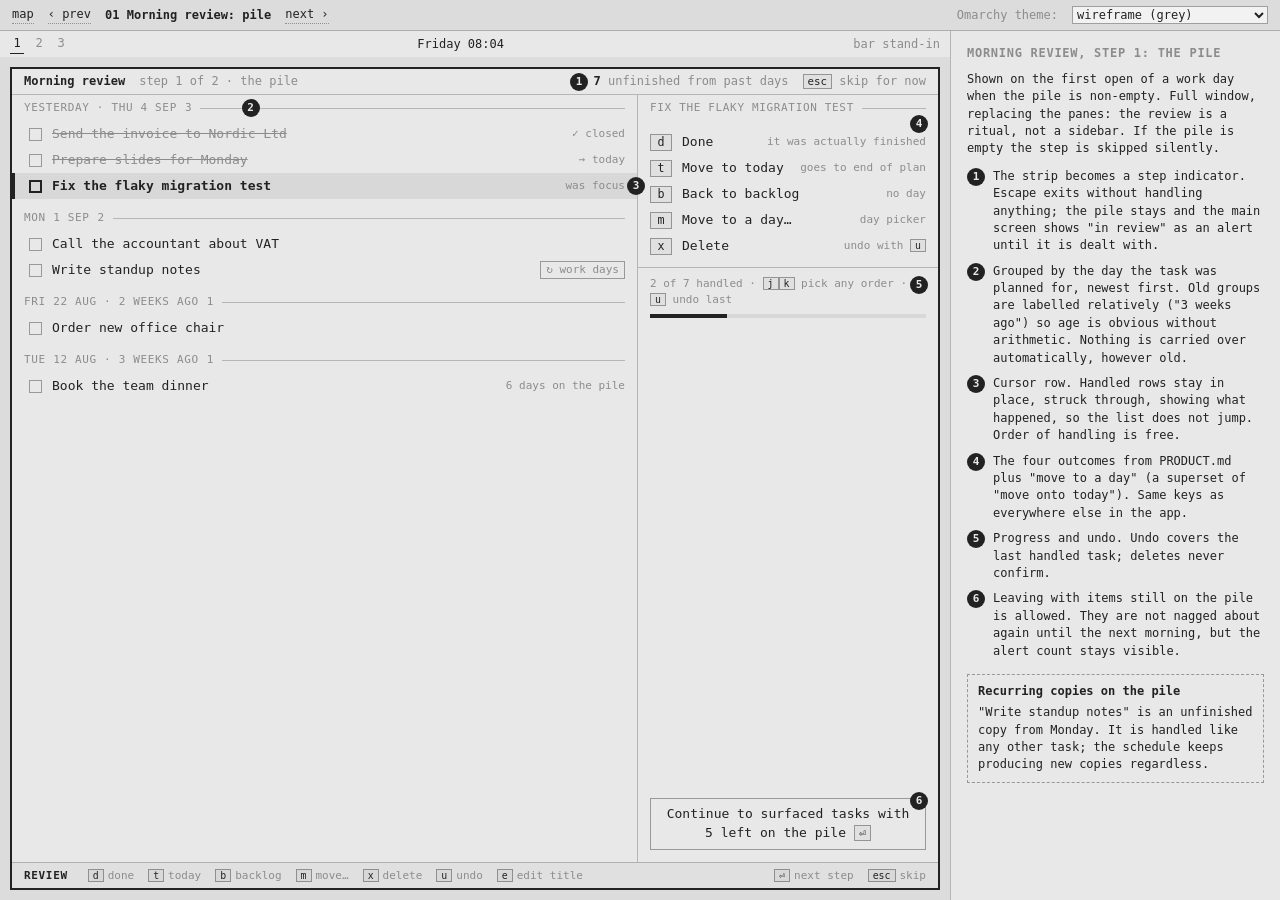
==== wireframes/01-review.html @ 9b802c95 "Add DESIGN.md and structural wireframes Design principles for the Omarchy task manager and grey wire" ====
<!doctype html>
<html><head><meta charset="utf-8"><title>01 Morning review: pile</title>
<link rel="stylesheet" href="wf.css"><script src="themes.js"></script><script src="wf.js" defer></script></head>
<body>
<div class="stage">
<div class="desktop">
  <div class="bar"><span class="ws"><span class="on">1</span><span>2</span><span>3</span></span><span class="mid">Friday 08:04</span><span>bar stand-in</span></div>
  <div class="tiles">
    <main class="app">
      <div class="strip">
        <span class="date">Morning review</span><span class="nav">step 1 of 2 · the pile</span>
        <span class="spacer"></span>
        <span class="ind"><b>7</b> unfinished from past days</span>
        <span class="ind"><kbd>esc</kbd> skip for now</span>
        <i class="callout" style="right:350px;top:4px">1</i>
      </div>
      <div class="review">
        <div class="list">
          <div class="body">
            <div class="group">Yesterday · Thu 4 Sep <span class="n">3</span><i class="callout" style="left:230px;top:4px">2</i></div>
            <div class="row handled"><i class="chk"></i><span class="t">Send the invoice to Nordic Ltd</span><span class="result">✓ closed</span></div>
            <div class="row handled"><i class="chk"></i><span class="t">Prepare slides for Monday</span><span class="result">→ today</span></div>
            <div class="row cursor focus-item"><i class="chk"></i><span class="t">Fix the flaky migration test</span><span class="meta">was focus</span><i class="callout" style="right:-8px;top:4px">3</i></div>
            <div class="group">Mon 1 Sep <span class="n">2</span></div>
            <div class="row"><i class="chk"></i><span class="t">Call the accountant about VAT</span></div>
            <div class="row"><i class="chk"></i><span class="t">Write standup notes</span><span class="meta"><span class="chip rep">↻ work days</span></span></div>
            <div class="group">Fri 22 Aug · 2 weeks ago <span class="n">1</span></div>
            <div class="row"><i class="chk"></i><span class="t">Order new office chair</span></div>
            <div class="group">Tue 12 Aug · 3 weeks ago <span class="n">1</span></div>
            <div class="row"><i class="chk"></i><span class="t">Book the team dinner</span><span class="meta">6 days on the pile</span></div>
          </div>
        </div>
        <div class="side">
          <header class="group" style="margin-top:0">Fix the flaky migration test</header>
          <div class="actions">
            <div class="item"><kbd>d</kbd><span>Done</span><span class="d">it was actually finished</span></div>
            <div class="item"><kbd>t</kbd><span>Move to today</span><span class="d">goes to end of plan</span></div>
            <div class="item"><kbd>b</kbd><span>Back to backlog</span><span class="d">no day</span></div>
            <div class="item"><kbd>m</kbd><span>Move to a day…</span><span class="d">day picker</span></div>
            <div class="item"><kbd>x</kbd><span>Delete</span><span class="d">undo with <kbd>u</kbd></span></div>
            <i class="callout" style="right:10px;top:-6px">4</i>
          </div>
          <div class="progress">2 of 7 handled · <kbd>j</kbd><kbd>k</kbd> pick any order · <kbd>u</kbd> undo last<div class="track"><div class="fill" style="width:28%"></div></div><i class="callout" style="right:10px;top:8px">5</i></div>
          <div class="spacer" style="flex:1"></div>
          <div class="bigbtn">Continue to surfaced tasks with 5 left on the pile <kbd>⏎</kbd></div>
          <i class="callout" style="right:10px;bottom:52px">6</i>
        </div>
      </div>
      <div class="hints">
        <span class="ctx">Review</span>
        <span><kbd>d</kbd>done</span><span><kbd>t</kbd>today</span><span><kbd>b</kbd>backlog</span><span><kbd>m</kbd>move…</span><span><kbd>x</kbd>delete</span><span><kbd>u</kbd>undo</span><span><kbd>e</kbd>edit title</span>
        <span class="spacer"></span><span><kbd>⏎</kbd>next step</span><span><kbd>esc</kbd>skip</span>
      </div>
    </main>
  </div>
</div>
<aside class="notes">
  <h2>Morning review, step 1: the pile</h2>
  <p>Shown on the first open of a work day when the pile is non-empty. Full window, replacing the panes: the review is a ritual, not a sidebar. If the pile is empty the step is skipped silently.</p>
  <ol>
    <li>The strip becomes a step indicator. Escape exits without handling anything; the pile stays and the main screen shows "in review" as an alert until it is dealt with.</li>
    <li>Grouped by the day the task was planned for, newest first. Old groups are labelled relatively ("3 weeks ago") so age is obvious without arithmetic. Nothing is carried over automatically, however old.</li>
    <li>Cursor row. Handled rows stay in place, struck through, showing what happened, so the list does not jump. Order of handling is free.</li>
    <li>The four outcomes from PRODUCT.md plus "move to a day" (a superset of "move onto today"). Same keys as everywhere else in the app.</li>
    <li>Progress and undo. Undo covers the last handled task; deletes never confirm.</li>
    <li>Leaving with items still on the pile is allowed. They are not nagged about again until the next morning, but the alert count stays visible.</li>
  </ol>
  <div class="flow"><b>Recurring copies on the pile</b>"Write standup notes" is an unfinished copy from Monday. It is handled like any other task; the schedule keeps producing new copies regardless.</div>
</aside>
</div>
</body></html>
---- wireframes/wf.css ----
/* Wireframe stylesheet. Structural only: grey boxes by default.
   Tokens are named after Omarchy's colors.toml keys so wf.js can swap a real
   theme in with ?theme=<name>. Nothing below hardcodes a colour outside :root. */

:root {
  /* Omarchy tokens, wireframe greys. All semantic colours collapse to the
     foreground so hierarchy must come from glyphs, weight and placement. */
  --background: #e8e8e8;
  --lighter_background: #f2f2f2;
  --dark_background: #dcdcdc;
  --foreground: #222;
  --bright_foreground: #000;
  --muted: #8c8c8c;
  --accent: #222;
  --selection: #cfcfcf;
  --red: #222; --yellow: #222; --green: #222; --blue: #222; --cyan: #222; --magenta: #222; --orange: #222;

  /* Derived (Omarchy shell.toml conventions: fills as fg alpha) */
  --fill-04: color-mix(in srgb, var(--foreground) 4%, transparent);
  --fill-08: color-mix(in srgb, var(--foreground) 8%, transparent);
  --fill-18: color-mix(in srgb, var(--foreground) 18%, transparent);
  --line-25: color-mix(in srgb, var(--foreground) 25%, transparent);
  --line-40: color-mix(in srgb, var(--foreground) 40%, transparent);
  --scrim: color-mix(in srgb, var(--background) 60%, transparent);

  --font: "JetBrainsMono Nerd Font", "CaskaydiaMono Nerd Font", "JetBrains Mono", ui-monospace, monospace;
  --base: 13px;
  --row: 26px;
  --gap-in: 5px;   /* hyprland gaps_in */
  --gap-out: 10px; /* hyprland gaps_out */
  --border: 2px;   /* hyprland border_size, active = accent */
}

* { box-sizing: border-box; }
html, body { margin: 0; height: 100%; }
body {
  font: var(--base)/1.45 var(--font);
  color: var(--foreground);
  background: var(--dark_background);
  display: flex; flex-direction: column; min-height: 100vh;
}
kbd {
  font: inherit; font-size: 0.9em; padding: 0 4px; border: 1px solid var(--line-40);
  color: var(--foreground); background: var(--fill-04); line-height: 1.3; white-space: nowrap;
}
b { font-weight: 700; }

/* ---------- Wireframe chrome (not part of the product) ---------- */
.wf-nav {
  display: flex; align-items: center; gap: 14px; padding: 6px 12px;
  background: var(--dark_background); border-bottom: 1px solid var(--line-25);
  font-size: 12px; color: var(--muted);
}
.wf-nav a { color: var(--foreground); text-decoration: none; border-bottom: 1px dotted var(--line-40); }
.wf-nav .spacer { flex: 1; }
.wf-nav select { font: inherit; background: var(--lighter_background); color: var(--foreground); border: 1px solid var(--line-40); }
.wf-nav .screen { color: var(--foreground); font-weight: 700; }

.stage { display: flex; flex: 1; min-height: 0; }
.desktop {
  flex: 1; min-width: 0; padding: 0; background: var(--dark_background);
  display: flex; flex-direction: column;
}
/* Annotation column */
.notes {
  width: 330px; flex: none; padding: 14px 16px; border-left: 1px solid var(--line-25);
  background: var(--background); font-size: 12px; overflow: auto;
}
.notes h2 { font-size: 12px; margin: 0 0 8px; text-transform: uppercase; letter-spacing: .06em; color: var(--muted); }
.notes ol { padding-left: 0; margin: 0 0 14px; list-style: none; }
.notes li { position: relative; padding-left: 26px; margin: 0 0 8px; }
.notes li::before { content: counter(note); counter-increment: note; position: absolute; left: 0; top: 0; width: 18px; height: 18px; border-radius: 50%; background: var(--foreground); color: var(--background); font-size: 11px; font-weight: 700; display: inline-flex; align-items: center; justify-content: center; }
.notes ol { counter-reset: note; }
.notes p { margin: 0 0 10px; }
.notes .flow { border: 1px dashed var(--line-40); padding: 8px 10px; margin: 0 0 14px; }
.notes .flow b { display: block; margin-bottom: 4px; }
.callout {
  position: absolute; z-index: 5; width: 18px; height: 18px; border-radius: 50%;
  background: var(--foreground); color: var(--background); font-size: 11px; font-weight: 700; font-style: normal;
  display: inline-flex; align-items: center; justify-content: center; pointer-events: none;
}

/* ---------- Omarchy desktop stand-in ---------- */
.bar {
  height: 26px; flex: none; display: flex; align-items: center; gap: 18px; padding: 0 10px;
  background: var(--background); color: var(--muted); font-size: 12px;
}
.bar .ws { display: flex; gap: 8px; }
.bar .ws span { width: 14px; text-align: center; }
.bar .ws .on { color: var(--foreground); border-bottom: 1px solid var(--foreground); }
.bar .mid { flex: 1; text-align: center; color: var(--foreground); }
.tiles { flex: 1; min-height: 0; display: flex; gap: calc(var(--gap-in) * 2); padding: var(--gap-out); }
.tile {
  flex: 1; min-width: 0; border: var(--border) solid var(--line-25); background: var(--background);
  display: flex; align-items: center; justify-content: center; color: var(--muted);
}
.tile.other { background: repeating-linear-gradient(135deg, var(--background) 0 12px, var(--fill-04) 12px 24px); }

/* ---------- The app window ---------- */
.app {
  flex: 1; min-width: 0; min-height: 0; position: relative;
  display: flex; flex-direction: column;
  background: var(--background); color: var(--foreground);
  border: var(--border) solid var(--accent);
}
.app.inactive { border-color: var(--line-25); }
.app.w-narrow { flex: 0 0 48%; }

/* Top strip: date navigation + indicators */
.strip {
  position: relative; flex: none; height: var(--row); display: flex; align-items: center; gap: 14px;
  padding: 0 12px; border-bottom: 1px solid var(--line-25); font-size: 12px;
}
.strip .date { font-weight: 700; }
.strip .nav { color: var(--muted); }
.strip .spacer { flex: 1; }
.strip .ind { color: var(--muted); }
.strip .ind b { color: var(--foreground); }
.strip .ind.alert b { color: var(--red); }
.strip .ind.alert::before { content: "●"; color: var(--red); margin-right: 5px; font-size: 9px; vertical-align: 1px; }

/* Panes */
.panes { flex: 1; min-height: 0; display: flex; }
.pane { flex: 1; min-width: 0; display: flex; flex-direction: column; border-right: 1px solid var(--line-25); }
.pane:last-child { border-right: 0; }
.pane header {
  position: relative; flex: none; height: var(--row); display: flex; align-items: center; gap: 10px; padding: 0 12px;
  background: var(--fill-04); border-bottom: 1px solid var(--line-25);
  text-transform: uppercase; letter-spacing: .06em; font-size: 11px; color: var(--muted);
}
.pane header .title { color: var(--foreground); font-weight: 700; }
.pane.focus header { border-bottom: 2px solid var(--accent); }
.pane.focus header .title { color: var(--accent); }
.pane header .right { margin-left: auto; text-transform: none; letter-spacing: 0; }
.pane .body { flex: 1; overflow: auto; padding: 4px 0 8px; }

.group {
  position: relative; height: var(--row); display: flex; align-items: center; gap: 8px; padding: 0 12px; margin-top: 6px;
  font-size: 11px; text-transform: uppercase; letter-spacing: .06em; color: var(--muted);
}
.group::after { content: ""; flex: 1; border-top: 1px solid var(--line-25); }
.group .n { color: var(--muted); }
.group:first-child { margin-top: 0; }

.row {
  position: relative; min-height: var(--row); display: flex; align-items: center; gap: 10px;
  padding: 0 12px 0 14px; border-left: 3px solid transparent;
}
.row .chk { flex: none; width: 13px; height: 13px; border: 1px solid var(--line-40); display: inline-block; }
.row .t { flex: 1; min-width: 0; white-space: nowrap; overflow: hidden; text-overflow: ellipsis; }
.row .meta { color: var(--muted); font-size: 11px; white-space: nowrap; display: flex; gap: 8px; align-items: center; }
.row.cursor { background: var(--fill-08); border-left-color: var(--accent); }
.row.cursor .t { color: var(--accent); }
.row.done .chk { background: var(--green); border-color: var(--green); }
.row.done .chk::after { content: "✓"; color: var(--background); font-size: 10px; line-height: 12px; display: block; text-align: center; }
.row.done .t { color: var(--muted); text-decoration: line-through; }
.row.focus-item .t { font-weight: 700; }
.row.focus-item .chk { border-width: 2px; border-color: var(--foreground); }
.row.focus-item .chk::before { content: "★"; font-size: 9px; position: absolute; left: 3px; top: 5px; display: none; }
.row.focus-item::before { content: "▮"; color: var(--accent); font-size: 12px; position: absolute; left: -3px; top: 50%; transform: translateY(-50%); display: none; }
.row.waiting .chk { border-style: dashed; }
.row.waiting .t { color: var(--muted); }
.row.handled .t { color: var(--muted); text-decoration: line-through; }
.row.lifted { outline: 1px dashed var(--accent); outline-offset: -1px; background: var(--fill-04); }
.row.add { color: var(--muted); }
.row.add .plus { flex: none; width: 13px; text-align: center; }
.row.add kbd { margin-left: auto; }
.row.editing { background: var(--fill-04); }
.row .input {
  flex: 1; height: 20px; border: 1px solid var(--line-40); background: var(--lighter_background); padding: 0 6px;
  display: flex; align-items: center; gap: 0;
}
.row .input .caret { width: 1px; height: 14px; background: var(--foreground); margin-left: 1px; }
.row .input .ph { color: var(--muted); }

/* Chips: dates, flags, repeat */
.chip { font-size: 11px; padding: 0 5px; border: 1px solid var(--line-40); color: var(--muted); line-height: 16px; white-space: nowrap; }
.chip.due { border-color: var(--yellow); color: var(--yellow); }
.chip.over { border-color: var(--red); color: var(--red); }
.chip.rem { border-color: var(--blue); color: var(--blue); }
.chip.wait { border-color: var(--magenta); color: var(--magenta); }
.chip.rep { border-color: var(--line-40); }
.chip.ok { border-color: var(--green); color: var(--green); }
.glyph { color: var(--muted); }

/* Hint bar (lazygit-style) */
.hints {
  position: relative; flex: none; min-height: var(--row); display: flex; align-items: center; flex-wrap: wrap; gap: 4px 14px;
  padding: 3px 12px; border-top: 1px solid var(--line-25); font-size: 11px; color: var(--muted);
  background: var(--fill-04);
}
.hints kbd { margin-right: 4px; }
.hints .ctx { color: var(--foreground); font-weight: 700; text-transform: uppercase; letter-spacing: .06em; margin-right: 6px; }
.hints .spacer { flex: 1; }

/* Popups (Omarchy menu card) */
.scrim { position: absolute; inset: 0; background: var(--scrim); z-index: 4; display: flex; align-items: flex-start; justify-content: center; padding-top: 12%; }
.scrim.center { align-items: center; padding-top: 0; }
.card {
  width: 480px; max-width: 92%; background: var(--background); border: var(--border) solid var(--accent);
  box-shadow: none;
}
.card .head { padding: 8px 12px; border-bottom: 1px solid var(--line-25); font-size: 11px; text-transform: uppercase; letter-spacing: .06em; color: var(--muted); display: flex; gap: 10px; }
.card .head b { color: var(--foreground); }
.card .head .right { margin-left: auto; text-transform: none; letter-spacing: 0; }
.card .search { display: flex; align-items: center; gap: 8px; padding: 8px 12px; border-bottom: 1px solid var(--line-25); }
.card .search .input { flex: 1; height: 24px; border: 1px solid var(--line-40); background: var(--lighter_background); padding: 0 6px; display: flex; align-items: center; }
.card .search .input .caret { width: 1px; height: 14px; background: var(--foreground); margin-left: 1px; }
.card .search .input .ph { color: var(--muted); }
.card .list { padding: 4px 0; }
.card .item { min-height: var(--row); display: flex; align-items: center; gap: 10px; padding: 0 12px; border-left: 3px solid transparent; }
.card .item kbd { min-width: 22px; text-align: center; }
.card .item .t { flex: 1; }
.card .item .meta { color: var(--muted); font-size: 11px; }
.card .item.sel { background: var(--fill-08); border-left-color: var(--accent); }
.card .item.sel .t { color: var(--accent); }
.card .foot { padding: 6px 12px; border-top: 1px solid var(--line-25); font-size: 11px; color: var(--muted); display: flex; gap: 14px; }
.card .sect { padding: 6px 12px 2px; font-size: 11px; text-transform: uppercase; letter-spacing: .06em; color: var(--muted); }
.card .body { padding: 10px 12px; }

/* Mini calendar */
.cal { display: grid; grid-template-columns: repeat(7, 28px); gap: 2px; font-size: 11px; margin-top: 8px; }
.cal .h { color: var(--muted); text-align: center; }
.cal .d { height: 24px; display: flex; align-items: center; justify-content: center; border: 1px solid transparent; }
.cal .d.o { color: var(--muted); opacity: .5; }
.cal .d.today { border-color: var(--line-40); }
.cal .d.sel { background: var(--fill-18); border-color: var(--accent); color: var(--accent); font-weight: 700; }
.cal .d.dot::after { content: "·"; position: absolute; margin-top: 14px; }
.cal .d { position: relative; }

/* Review screen */
.review { flex: 1; min-height: 0; display: flex; }
.review .list { flex: 1; min-width: 0; display: flex; flex-direction: column; border-right: 1px solid var(--line-25); }
.review .side { width: 300px; flex: none; display: flex; flex-direction: column; }
.review .row .when { flex: none; width: 96px; color: var(--muted); font-size: 11px; }
.review .row .result { color: var(--muted); font-size: 11px; margin-left: auto; }
.actions { padding: 8px 0; }
.actions .item { display: flex; gap: 10px; align-items: center; min-height: var(--row); padding: 0 12px; }
.actions .item kbd { min-width: 22px; text-align: center; }
.actions .item .d { color: var(--muted); font-size: 11px; margin-left: auto; }
.progress { padding: 8px 12px; border-top: 1px solid var(--line-25); font-size: 11px; color: var(--muted); }
.progress .track { height: 4px; background: var(--fill-08); margin-top: 6px; }
.progress .fill { height: 100%; width: 43%; background: var(--accent); }
.bigbtn { margin: 12px; padding: 6px 12px; border: 1px solid var(--line-40); text-align: center; }
.bigbtn.primary { border-color: var(--accent); color: var(--accent); font-weight: 700; }

/* Scratchpad */
.notes-pane .cards { display: grid; grid-template-columns: repeat(auto-fill, minmax(150px, 1fr)); gap: 10px; padding: 10px 12px; }
.ncard { aspect-ratio: 1 / 1; border: 1px solid var(--line-40); background: var(--lighter_background); padding: 8px; font-size: 11px; position: relative; overflow: hidden; display: flex; flex-direction: column; }
.ncard.cursor { border: 2px solid var(--accent); }
.ncard .txt { flex: none; }
.ncard .draw { flex: 1; margin-top: 6px; background: repeating-linear-gradient(135deg, transparent 0 6px, var(--fill-08) 6px 7px); }
.ncard .x { position: absolute; right: 6px; top: 4px; color: var(--muted); }
.ncard.new { display: flex; align-items: center; justify-content: center; color: var(--muted); border-style: dashed; background: transparent; }
.note-editor { flex: 1; min-height: 0; display: flex; flex-direction: column; }
.note-editor .tools { flex: none; height: var(--row); display: flex; align-items: center; gap: 14px; padding: 0 12px; border-bottom: 1px solid var(--line-25); font-size: 11px; color: var(--muted); }
.note-editor .tools .on { color: var(--accent); font-weight: 700; }
.note-editor .surface { flex: 1; position: relative; background: var(--lighter_background); margin: 8px 12px 12px; border: 1px solid var(--line-40); padding: 12px; }
.note-editor .surface .ink { position: absolute; border: 1px solid var(--line-40); background: repeating-linear-gradient(135deg, transparent 0 6px, var(--fill-08) 6px 7px); }
.note-editor .surface .ink::after { content: "freehand ink"; position: absolute; left: 6px; bottom: 4px; font-size: 10px; color: var(--muted); }

/* Tabs (narrow layout) */
.tabs { flex: none; height: var(--row); display: flex; border-bottom: 1px solid var(--line-25); font-size: 11px; text-transform: uppercase; letter-spacing: .06em; }
.tabs span { padding: 0 14px; display: flex; align-items: center; gap: 6px; color: var(--muted); border-bottom: 2px solid transparent; }
.tabs span.on { color: var(--accent); border-bottom-color: var(--accent); font-weight: 700; }
.tabs span b { color: var(--foreground); }
.tabs .spacer { flex: 1; }

/* Toast (undo) */
.toast { position: absolute; left: 50%; bottom: 40px; transform: translateX(-50%); z-index: 6; background: var(--background); border: 1px solid var(--line-40); padding: 4px 12px; font-size: 12px; display: flex; gap: 12px; align-items: center; }

/* Multi-panel state sheets */
.sheet { display: grid; grid-template-columns: 1fr 1fr; gap: 14px; padding: 14px; overflow: auto; }
.sheet .panel { border: 1px solid var(--line-40); background: var(--background); position: relative; display: flex; flex-direction: column; min-height: 220px; }
.sheet .panel > .lbl { font-size: 11px; text-transform: uppercase; letter-spacing: .06em; color: var(--muted); padding: 6px 10px; border-bottom: 1px dashed var(--line-25); }
.sheet .panel .pane { border-right: 0; }

/* Flow diagrams for index */
.flow-row { display: flex; align-items: stretch; gap: 0; flex-wrap: wrap; margin: 6px 0 18px; }
.step { border: 1px solid var(--line-40); background: var(--lighter_background); padding: 8px 10px; min-width: 130px; max-width: 200px; font-size: 12px; position: relative; }
.step small { display: block; color: var(--muted); font-size: 11px; margin-top: 2px; }
.step.decision { border-style: dashed; background: transparent; }
.step.screen { border-width: 2px; }
.step.end { border-radius: 14px; }
.arrow { display: flex; align-items: center; padding: 0 6px; color: var(--muted); font-size: 12px; white-space: nowrap; }
.arrow small { font-size: 10px; margin-right: 4px; }
.branch { display: flex; flex-direction: column; gap: 6px; }
.branch .flow-row { margin: 0; }
.map { display: grid; grid-template-columns: repeat(4, 1fr); gap: 12px; margin: 10px 0 24px; }
.map .step { max-width: none; }
.map .step a { color: inherit; text-decoration: none; }
.map .step .keys { margin-top: 6px; }
.map .step .keys kbd { margin-right: 4px; }
.doc { padding: 20px 28px; max-width: 1100px; }
.doc h1 { font-size: 16px; margin: 0 0 6px; }
.doc h2 { font-size: 12px; text-transform: uppercase; letter-spacing: .08em; color: var(--muted); margin: 26px 0 8px; }
.doc p { max-width: 80ch; }
.doc table { border-collapse: collapse; font-size: 12px; }
.doc td, .doc th { border: 1px solid var(--line-25); padding: 4px 10px; text-align: left; vertical-align: top; }

/* Positioning contexts so callouts anchor to their nearest block */
.card > *, .actions, .progress, .side, .pane .body, .review .list, .tabs, .note-editor .tools, .note-editor .surface, .notes-pane .cards { position: relative; }
.pane header > * { white-space: nowrap; }
.note-editor .tools > span { white-space: nowrap; }
.scrim.left { justify-content: flex-start; padding-left: 60px; }

/* Vertical flows for the index */
.flows { display: grid; grid-template-columns: repeat(4, 1fr); gap: 22px 26px; margin: 8px 0 26px; }
.flow-col h3 { font-size: 11px; text-transform: uppercase; letter-spacing: .06em; color: var(--muted); margin: 0 0 8px; font-weight: 700; }
.flow-col .step { max-width: none; min-width: 0; }
.flow-col .arrow { display: block; text-align: center; padding: 1px 0; line-height: 1.2; }
.flow-col .arrow small { display: inline-block; margin: 0 4px 0 0; }
.flow-col .note { font-size: 11px; color: var(--muted); margin-top: 8px; }
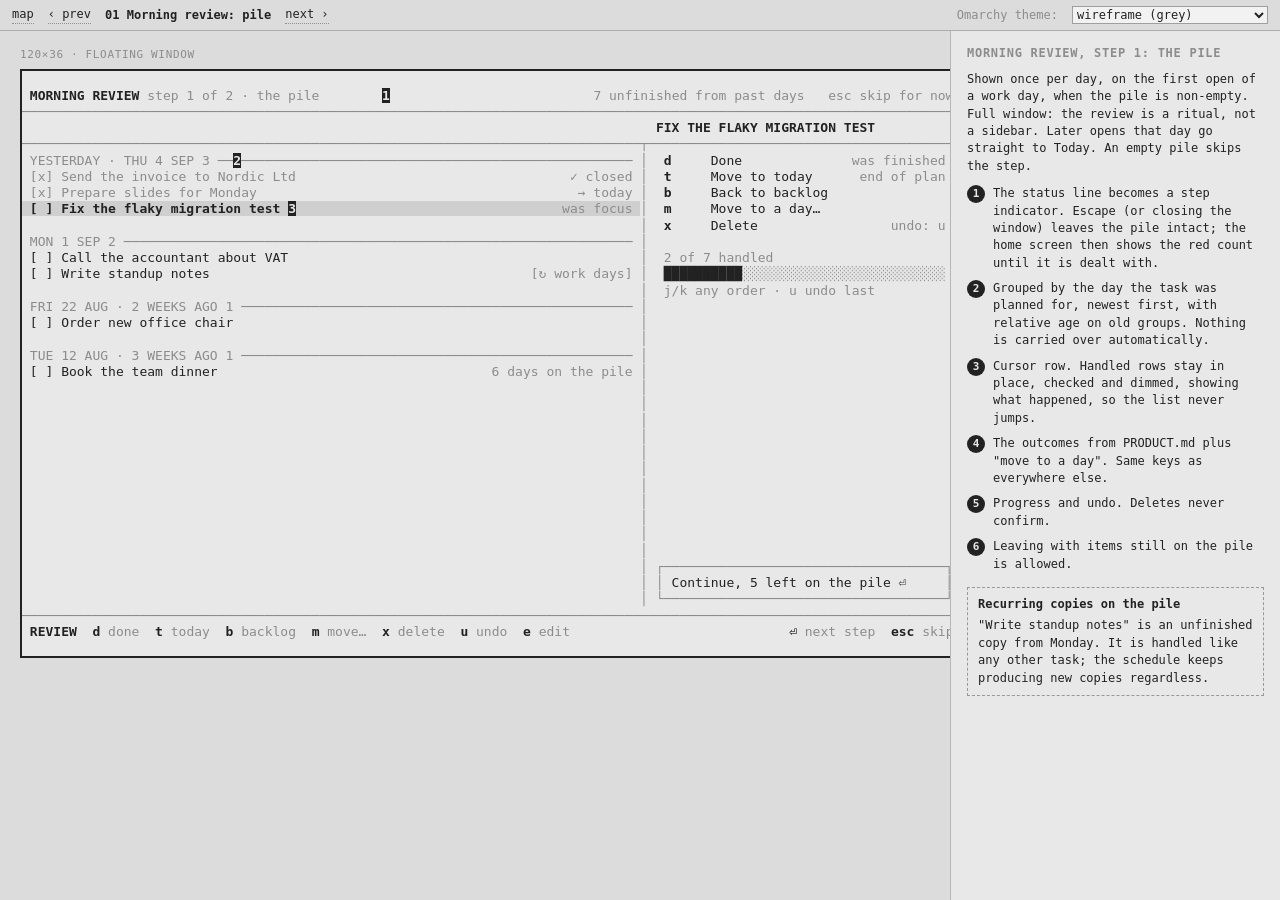
==== commit a09c0bac: "Rebuild as a TUI: character-grid wireframes, revised design The app is a terminal program opened mos" ====
--- a/wireframes/01-review.html
+++ b/wireframes/01-review.html
@@ -1,71 +1,58 @@
 <!doctype html>
-<html><head><meta charset="utf-8"><title>01 Morning review: pile</title>
+<html><head><meta charset="utf-8"><title>Morning review: the pile</title>
 <link rel="stylesheet" href="wf.css"><script src="themes.js"></script><script src="wf.js" defer></script></head>
 <body>
 <div class="stage">
 <div class="desktop">
-  <div class="bar"><span class="ws"><span class="on">1</span><span>2</span><span>3</span></span><span class="mid">Friday 08:04</span><span>bar stand-in</span></div>
-  <div class="tiles">
-    <main class="app">
-      <div class="strip">
-        <span class="date">Morning review</span><span class="nav">step 1 of 2 · the pile</span>
-        <span class="spacer"></span>
-        <span class="ind"><b>7</b> unfinished from past days</span>
-        <span class="ind"><kbd>esc</kbd> skip for now</span>
-        <i class="callout" style="right:350px;top:4px">1</i>
-      </div>
-      <div class="review">
-        <div class="list">
-          <div class="body">
-            <div class="group">Yesterday · Thu 4 Sep <span class="n">3</span><i class="callout" style="left:230px;top:4px">2</i></div>
-            <div class="row handled"><i class="chk"></i><span class="t">Send the invoice to Nordic Ltd</span><span class="result">✓ closed</span></div>
-            <div class="row handled"><i class="chk"></i><span class="t">Prepare slides for Monday</span><span class="result">→ today</span></div>
-            <div class="row cursor focus-item"><i class="chk"></i><span class="t">Fix the flaky migration test</span><span class="meta">was focus</span><i class="callout" style="right:-8px;top:4px">3</i></div>
-            <div class="group">Mon 1 Sep <span class="n">2</span></div>
-            <div class="row"><i class="chk"></i><span class="t">Call the accountant about VAT</span></div>
-            <div class="row"><i class="chk"></i><span class="t">Write standup notes</span><span class="meta"><span class="chip rep">↻ work days</span></span></div>
-            <div class="group">Fri 22 Aug · 2 weeks ago <span class="n">1</span></div>
-            <div class="row"><i class="chk"></i><span class="t">Order new office chair</span></div>
-            <div class="group">Tue 12 Aug · 3 weeks ago <span class="n">1</span></div>
-            <div class="row"><i class="chk"></i><span class="t">Book the team dinner</span><span class="meta">6 days on the pile</span></div>
-          </div>
-        </div>
-        <div class="side">
-          <header class="group" style="margin-top:0">Fix the flaky migration test</header>
-          <div class="actions">
-            <div class="item"><kbd>d</kbd><span>Done</span><span class="d">it was actually finished</span></div>
-            <div class="item"><kbd>t</kbd><span>Move to today</span><span class="d">goes to end of plan</span></div>
-            <div class="item"><kbd>b</kbd><span>Back to backlog</span><span class="d">no day</span></div>
-            <div class="item"><kbd>m</kbd><span>Move to a day…</span><span class="d">day picker</span></div>
-            <div class="item"><kbd>x</kbd><span>Delete</span><span class="d">undo with <kbd>u</kbd></span></div>
-            <i class="callout" style="right:10px;top:-6px">4</i>
-          </div>
-          <div class="progress">2 of 7 handled · <kbd>j</kbd><kbd>k</kbd> pick any order · <kbd>u</kbd> undo last<div class="track"><div class="fill" style="width:28%"></div></div><i class="callout" style="right:10px;top:8px">5</i></div>
-          <div class="spacer" style="flex:1"></div>
-          <div class="bigbtn">Continue to surfaced tasks with 5 left on the pile <kbd>⏎</kbd></div>
-          <i class="callout" style="right:10px;bottom:52px">6</i>
-        </div>
-      </div>
-      <div class="hints">
-        <span class="ctx">Review</span>
-        <span><kbd>d</kbd>done</span><span><kbd>t</kbd>today</span><span><kbd>b</kbd>backlog</span><span><kbd>m</kbd>move…</span><span><kbd>x</kbd>delete</span><span><kbd>u</kbd>undo</span><span><kbd>e</kbd>edit title</span>
-        <span class="spacer"></span><span><kbd>⏎</kbd>next step</span><span><kbd>esc</kbd>skip</span>
-      </div>
-    </main>
-  </div>
+<div class="shot"><div class="lbl">120×36 · floating window</div><pre class="tui" style="width:120ch">                                                                                                                        
+ <span class="b">MORNING REVIEW</span> <span class="d">step 1 of 2 · the pile</span>        <span class="n">1</span>                          <span class="d">7 unfinished from past days</span>   <span class="d">esc skip for now</span> 
+<span class="d">────────────────────────────────────────────────────────────────────────────────────────────────────────────────────────</span>
+                                                                                 <span class="b">FIX THE FLAKY MIGRATION TEST</span>          <span class="n">4</span>
+<span class="d">───────────────────────────────────────────────────────────────────────────────┬────────────────────────────────────────</span>
+ <span class="d">YESTERDAY · THU 4 SEP 3</span> <span class="d">──</span><span class="n">2</span><span class="d">──────────────────────────────────────────────────</span> <span class="d">│</span>  <span class="k">d</span>     Done              <span class="d">was finished</span>  
+ <span class="d">[x]</span> <span class="d">Send the invoice to Nordic Ltd</span>                                   <span class="d">✓ closed</span> <span class="d">│</span>  <span class="k">t</span>     Move to today      <span class="d">end of plan</span>  
+ <span class="d">[x]</span> <span class="d">Prepare slides for Monday</span>                                         <span class="d">→ today</span> <span class="d">│</span>  <span class="k">b</span>     Back to backlog                 
+<span class="c"> </span><span class="b c">[ ]</span><span class="c"> </span><span class="b c">Fix the flaky migration test</span><span class="c"> </span><span class="n">3</span><span class="c">                                  </span><span class="d c">was focus</span><span class="c"> </span><span class="d">│</span>  <span class="k">m</span>     Move to a day…                  
+                                                                               <span class="d">│</span>  <span class="k">x</span>     Delete                 <span class="d">undo: u</span>  
+ <span class="d">MON 1 SEP 2</span> <span class="d">─────────────────────────────────────────────────────────────────</span> <span class="d">│</span>                                        
+ [ ] Call the accountant about VAT                                             <span class="d">│</span>  <span class="d">2 of 7 handled</span>                       <span class="n">5</span>
+ [ ] Write standup notes                                         <span class="d">[↻ work days]</span> <span class="d">│</span>  <span class="A">██████████</span><span class="d">░░░░░░░░░░░░░░░░░░░░░░░░░░</span>  
+                                                                               <span class="d">│</span>  <span class="d">j/k any order · u undo last</span>           
+ <span class="d">FRI 22 AUG · 2 WEEKS AGO 1</span> <span class="d">──────────────────────────────────────────────────</span> <span class="d">│</span>                                        
+ [ ] Order new office chair                                                    <span class="d">│</span>                                        
+                                                                               <span class="d">│</span>                                        
+ <span class="d">TUE 12 AUG · 3 WEEKS AGO 1</span> <span class="d">──────────────────────────────────────────────────</span> <span class="d">│</span>                                        
+ [ ] Book the team dinner                                   <span class="d">6 days on the pile</span> <span class="d">│</span>                                        
+                                                                               <span class="d">│</span>                                        
+                                                                               <span class="d">│</span>                                        
+                                                                               <span class="d">│</span>                                        
+                                                                               <span class="d">│</span>                                        
+                                                                               <span class="d">│</span>                                        
+                                                                               <span class="d">│</span>                                        
+                                                                               <span class="d">│</span>                                        
+                                                                               <span class="d">│</span>                                        
+                                                                               <span class="d">│</span>                                        
+                                                                               <span class="d">│</span>                                        
+                                                                               <span class="d">│</span>                                       <span class="n">6</span>
+                                                                               <span class="d">│</span> <span class="d">┌────────────────────────────────────┐</span> 
+                                                                               <span class="d">│</span> <span class="d">│</span> Continue, 5 left on the pile ⏎     <span class="d">│</span> 
+                                                                               <span class="d">│</span> <span class="d">└────────────────────────────────────┘</span> 
+<span class="d">────────────────────────────────────────────────────────────────────────────────────────────────────────────────────────</span>
+ <span class="b">REVIEW</span>  <span class="k">d</span> <span class="d">done</span>  <span class="k">t</span> <span class="d">today</span>  <span class="k">b</span> <span class="d">backlog</span>  <span class="k">m</span> <span class="d">move…</span>  <span class="k">x</span> <span class="d">delete</span>  <span class="k">u</span> <span class="d">undo</span>  <span class="k">e</span> <span class="d">edit</span>                            <span class="k">⏎</span> <span class="d">next step</span>  <span class="k">esc</span> <span class="d">skip</span> 
+                                                                                                                        </pre></div>
 </div>
 <aside class="notes">
-  <h2>Morning review, step 1: the pile</h2>
-  <p>Shown on the first open of a work day when the pile is non-empty. Full window, replacing the panes: the review is a ritual, not a sidebar. If the pile is empty the step is skipped silently.</p>
-  <ol>
-    <li>The strip becomes a step indicator. Escape exits without handling anything; the pile stays and the main screen shows "in review" as an alert until it is dealt with.</li>
-    <li>Grouped by the day the task was planned for, newest first. Old groups are labelled relatively ("3 weeks ago") so age is obvious without arithmetic. Nothing is carried over automatically, however old.</li>
-    <li>Cursor row. Handled rows stay in place, struck through, showing what happened, so the list does not jump. Order of handling is free.</li>
-    <li>The four outcomes from PRODUCT.md plus "move to a day" (a superset of "move onto today"). Same keys as everywhere else in the app.</li>
-    <li>Progress and undo. Undo covers the last handled task; deletes never confirm.</li>
-    <li>Leaving with items still on the pile is allowed. They are not nagged about again until the next morning, but the alert count stays visible.</li>
-  </ol>
-  <div class="flow"><b>Recurring copies on the pile</b>"Write standup notes" is an unfinished copy from Monday. It is handled like any other task; the schedule keeps producing new copies regardless.</div>
+<h2>Morning review, step 1: the pile</h2>
+<p>Shown once per day, on the first open of a work day, when the pile is non-empty. Full window: the review is a ritual, not a sidebar. Later opens that day go straight to Today. An empty pile skips the step.</p>
+<ol>
+<li>The status line becomes a step indicator. Escape (or closing the window) leaves the pile intact; the home screen then shows the red count until it is dealt with.</li>
+<li>Grouped by the day the task was planned for, newest first, with relative age on old groups. Nothing is carried over automatically.</li>
+<li>Cursor row. Handled rows stay in place, checked and dimmed, showing what happened, so the list never jumps.</li>
+<li>The outcomes from PRODUCT.md plus "move to a day". Same keys as everywhere else.</li>
+<li>Progress and undo. Deletes never confirm.</li>
+<li>Leaving with items still on the pile is allowed.</li>
+</ol>
+<div class="flow"><b>Recurring copies on the pile</b>"Write standup notes" is an unfinished copy from Monday. It is handled like any other task; the schedule keeps producing new copies regardless.</div>
 </aside>
 </div>
 </body></html>
--- a/wireframes/wf.css
+++ b/wireframes/wf.css
@@ -1,313 +1,75 @@
-/* Wireframe stylesheet. Structural only: grey boxes by default.
-   Tokens are named after Omarchy's colors.toml keys so wf.js can swap a real
-   theme in with ?theme=<name>. Nothing below hardcodes a colour outside :root. */
-
+/* Wireframe stylesheet. Tokens are named after Omarchy's colors.toml keys so
+   wf.js can swap a real theme in with ?theme=<name>. Default is grey. */
 :root {
-  /* Omarchy tokens, wireframe greys. All semantic colours collapse to the
-     foreground so hierarchy must come from glyphs, weight and placement. */
-  --background: #e8e8e8;
-  --lighter_background: #f2f2f2;
-  --dark_background: #dcdcdc;
-  --foreground: #222;
-  --bright_foreground: #000;
-  --muted: #8c8c8c;
-  --accent: #222;
-  --selection: #cfcfcf;
-  --red: #222; --yellow: #222; --green: #222; --blue: #222; --cyan: #222; --magenta: #222; --orange: #222;
-
-  /* Derived (Omarchy shell.toml conventions: fills as fg alpha) */
-  --fill-04: color-mix(in srgb, var(--foreground) 4%, transparent);
-  --fill-08: color-mix(in srgb, var(--foreground) 8%, transparent);
-  --fill-18: color-mix(in srgb, var(--foreground) 18%, transparent);
+  --background: #e8e8e8; --lighter_background: #f2f2f2; --dark_background: #dcdcdc;
+  --foreground: #222; --muted: #8c8c8c; --accent: #222; --selection: #cfcfcf;
+  --red: #222; --yellow: #222; --green: #222; --blue: #222; --cyan: #222; --magenta: #222;
   --line-25: color-mix(in srgb, var(--foreground) 25%, transparent);
   --line-40: color-mix(in srgb, var(--foreground) 40%, transparent);
-  --scrim: color-mix(in srgb, var(--background) 60%, transparent);
-
   --font: "JetBrainsMono Nerd Font", "CaskaydiaMono Nerd Font", "JetBrains Mono", ui-monospace, monospace;
-  --base: 13px;
-  --row: 26px;
-  --gap-in: 5px;   /* hyprland gaps_in */
-  --gap-out: 10px; /* hyprland gaps_out */
-  --border: 2px;   /* hyprland border_size, active = accent */
 }
-
 * { box-sizing: border-box; }
 html, body { margin: 0; height: 100%; }
-body {
-  font: var(--base)/1.45 var(--font);
-  color: var(--foreground);
-  background: var(--dark_background);
-  display: flex; flex-direction: column; min-height: 100vh;
-}
-kbd {
-  font: inherit; font-size: 0.9em; padding: 0 4px; border: 1px solid var(--line-40);
-  color: var(--foreground); background: var(--fill-04); line-height: 1.3; white-space: nowrap;
-}
-b { font-weight: 700; }
+body { font: 13px/1.45 var(--font); color: var(--foreground); background: var(--dark_background); display: flex; flex-direction: column; min-height: 100vh; }
+kbd { font: inherit; font-size: .9em; padding: 0 4px; border: 1px solid var(--line-40); line-height: 1.3; white-space: nowrap; }
+code { font: inherit; }
 
-/* ---------- Wireframe chrome (not part of the product) ---------- */
-.wf-nav {
-  display: flex; align-items: center; gap: 14px; padding: 6px 12px;
-  background: var(--dark_background); border-bottom: 1px solid var(--line-25);
-  font-size: 12px; color: var(--muted);
-}
+/* Wireframe chrome */
+.wf-nav { display: flex; align-items: center; gap: 14px; padding: 6px 12px; border-bottom: 1px solid var(--line-25); font-size: 12px; color: var(--muted); }
 .wf-nav a { color: var(--foreground); text-decoration: none; border-bottom: 1px dotted var(--line-40); }
 .wf-nav .spacer { flex: 1; }
 .wf-nav select { font: inherit; background: var(--lighter_background); color: var(--foreground); border: 1px solid var(--line-40); }
 .wf-nav .screen { color: var(--foreground); font-weight: 700; }
-
 .stage { display: flex; flex: 1; min-height: 0; }
-.desktop {
-  flex: 1; min-width: 0; padding: 0; background: var(--dark_background);
-  display: flex; flex-direction: column;
-}
-/* Annotation column */
-.notes {
-  width: 330px; flex: none; padding: 14px 16px; border-left: 1px solid var(--line-25);
-  background: var(--background); font-size: 12px; overflow: auto;
-}
+.desktop { flex: 1; min-width: 0; padding: 16px 20px; overflow: auto; }
+.notes { width: 330px; flex: none; padding: 14px 16px; border-left: 1px solid var(--line-25); background: var(--background); font-size: 12px; overflow: auto; }
 .notes h2 { font-size: 12px; margin: 0 0 8px; text-transform: uppercase; letter-spacing: .06em; color: var(--muted); }
-.notes ol { padding-left: 0; margin: 0 0 14px; list-style: none; }
+.notes ol { padding: 0; margin: 0 0 14px; list-style: none; counter-reset: note; }
 .notes li { position: relative; padding-left: 26px; margin: 0 0 8px; }
 .notes li::before { content: counter(note); counter-increment: note; position: absolute; left: 0; top: 0; width: 18px; height: 18px; border-radius: 50%; background: var(--foreground); color: var(--background); font-size: 11px; font-weight: 700; display: inline-flex; align-items: center; justify-content: center; }
-.notes ol { counter-reset: note; }
 .notes p { margin: 0 0 10px; }
 .notes .flow { border: 1px dashed var(--line-40); padding: 8px 10px; margin: 0 0 14px; }
 .notes .flow b { display: block; margin-bottom: 4px; }
-.callout {
-  position: absolute; z-index: 5; width: 18px; height: 18px; border-radius: 50%;
-  background: var(--foreground); color: var(--background); font-size: 11px; font-weight: 700; font-style: normal;
-  display: inline-flex; align-items: center; justify-content: center; pointer-events: none;
+
+/* Terminal grid */
+.shot { margin: 0 0 22px; }
+.shot .lbl { font-size: 11px; text-transform: uppercase; letter-spacing: .06em; color: var(--muted); margin: 0 0 6px; }
+pre.tui {
+  margin: 0; padding: 0; font: 13px/1.25 var(--font); background: var(--background); color: var(--foreground);
+  border: 2px solid var(--accent); white-space: pre; overflow: hidden; box-sizing: content-box;
 }
+pre.tui .b { font-weight: 700; }
+pre.tui .d { color: var(--muted); }
+pre.tui .A { color: var(--accent); }
+pre.tui .R { color: var(--red); }
+pre.tui .Y { color: var(--yellow); }
+pre.tui .G { color: var(--green); }
+pre.tui .B { color: var(--blue); }
+pre.tui .C { color: var(--cyan); }
+pre.tui .M { color: var(--magenta); }
+pre.tui .c { background: var(--selection); }
+pre.tui .r { background: var(--foreground); color: var(--background); }
+pre.tui .n { background: var(--foreground); color: var(--background); font-weight: 700; }
+pre.tui .i { background: var(--lighter_background); }
+pre.tui .k { font-weight: 700; color: var(--accent); }
 
-/* ---------- Omarchy desktop stand-in ---------- */
-.bar {
-  height: 26px; flex: none; display: flex; align-items: center; gap: 18px; padding: 0 10px;
-  background: var(--background); color: var(--muted); font-size: 12px;
-}
-.bar .ws { display: flex; gap: 8px; }
-.bar .ws span { width: 14px; text-align: center; }
-.bar .ws .on { color: var(--foreground); border-bottom: 1px solid var(--foreground); }
-.bar .mid { flex: 1; text-align: center; color: var(--foreground); }
-.tiles { flex: 1; min-height: 0; display: flex; gap: calc(var(--gap-in) * 2); padding: var(--gap-out); }
-.tile {
-  flex: 1; min-width: 0; border: var(--border) solid var(--line-25); background: var(--background);
-  display: flex; align-items: center; justify-content: center; color: var(--muted);
-}
-.tile.other { background: repeating-linear-gradient(135deg, var(--background) 0 12px, var(--fill-04) 12px 24px); }
-
-/* ---------- The app window ---------- */
-.app {
-  flex: 1; min-width: 0; min-height: 0; position: relative;
-  display: flex; flex-direction: column;
-  background: var(--background); color: var(--foreground);
-  border: var(--border) solid var(--accent);
-}
-.app.inactive { border-color: var(--line-25); }
-.app.w-narrow { flex: 0 0 48%; }
-
-/* Top strip: date navigation + indicators */
-.strip {
-  position: relative; flex: none; height: var(--row); display: flex; align-items: center; gap: 14px;
-  padding: 0 12px; border-bottom: 1px solid var(--line-25); font-size: 12px;
-}
-.strip .date { font-weight: 700; }
-.strip .nav { color: var(--muted); }
-.strip .spacer { flex: 1; }
-.strip .ind { color: var(--muted); }
-.strip .ind b { color: var(--foreground); }
-.strip .ind.alert b { color: var(--red); }
-.strip .ind.alert::before { content: "●"; color: var(--red); margin-right: 5px; font-size: 9px; vertical-align: 1px; }
-
-/* Panes */
-.panes { flex: 1; min-height: 0; display: flex; }
-.pane { flex: 1; min-width: 0; display: flex; flex-direction: column; border-right: 1px solid var(--line-25); }
-.pane:last-child { border-right: 0; }
-.pane header {
-  position: relative; flex: none; height: var(--row); display: flex; align-items: center; gap: 10px; padding: 0 12px;
-  background: var(--fill-04); border-bottom: 1px solid var(--line-25);
-  text-transform: uppercase; letter-spacing: .06em; font-size: 11px; color: var(--muted);
-}
-.pane header .title { color: var(--foreground); font-weight: 700; }
-.pane.focus header { border-bottom: 2px solid var(--accent); }
-.pane.focus header .title { color: var(--accent); }
-.pane header .right { margin-left: auto; text-transform: none; letter-spacing: 0; }
-.pane .body { flex: 1; overflow: auto; padding: 4px 0 8px; }
-
-.group {
-  position: relative; height: var(--row); display: flex; align-items: center; gap: 8px; padding: 0 12px; margin-top: 6px;
-  font-size: 11px; text-transform: uppercase; letter-spacing: .06em; color: var(--muted);
-}
-.group::after { content: ""; flex: 1; border-top: 1px solid var(--line-25); }
-.group .n { color: var(--muted); }
-.group:first-child { margin-top: 0; }
-
-.row {
-  position: relative; min-height: var(--row); display: flex; align-items: center; gap: 10px;
-  padding: 0 12px 0 14px; border-left: 3px solid transparent;
-}
-.row .chk { flex: none; width: 13px; height: 13px; border: 1px solid var(--line-40); display: inline-block; }
-.row .t { flex: 1; min-width: 0; white-space: nowrap; overflow: hidden; text-overflow: ellipsis; }
-.row .meta { color: var(--muted); font-size: 11px; white-space: nowrap; display: flex; gap: 8px; align-items: center; }
-.row.cursor { background: var(--fill-08); border-left-color: var(--accent); }
-.row.cursor .t { color: var(--accent); }
-.row.done .chk { background: var(--green); border-color: var(--green); }
-.row.done .chk::after { content: "✓"; color: var(--background); font-size: 10px; line-height: 12px; display: block; text-align: center; }
-.row.done .t { color: var(--muted); text-decoration: line-through; }
-.row.focus-item .t { font-weight: 700; }
-.row.focus-item .chk { border-width: 2px; border-color: var(--foreground); }
-.row.focus-item .chk::before { content: "★"; font-size: 9px; position: absolute; left: 3px; top: 5px; display: none; }
-.row.focus-item::before { content: "▮"; color: var(--accent); font-size: 12px; position: absolute; left: -3px; top: 50%; transform: translateY(-50%); display: none; }
-.row.waiting .chk { border-style: dashed; }
-.row.waiting .t { color: var(--muted); }
-.row.handled .t { color: var(--muted); text-decoration: line-through; }
-.row.lifted { outline: 1px dashed var(--accent); outline-offset: -1px; background: var(--fill-04); }
-.row.add { color: var(--muted); }
-.row.add .plus { flex: none; width: 13px; text-align: center; }
-.row.add kbd { margin-left: auto; }
-.row.editing { background: var(--fill-04); }
-.row .input {
-  flex: 1; height: 20px; border: 1px solid var(--line-40); background: var(--lighter_background); padding: 0 6px;
-  display: flex; align-items: center; gap: 0;
-}
-.row .input .caret { width: 1px; height: 14px; background: var(--foreground); margin-left: 1px; }
-.row .input .ph { color: var(--muted); }
-
-/* Chips: dates, flags, repeat */
-.chip { font-size: 11px; padding: 0 5px; border: 1px solid var(--line-40); color: var(--muted); line-height: 16px; white-space: nowrap; }
-.chip.due { border-color: var(--yellow); color: var(--yellow); }
-.chip.over { border-color: var(--red); color: var(--red); }
-.chip.rem { border-color: var(--blue); color: var(--blue); }
-.chip.wait { border-color: var(--magenta); color: var(--magenta); }
-.chip.rep { border-color: var(--line-40); }
-.chip.ok { border-color: var(--green); color: var(--green); }
-.glyph { color: var(--muted); }
-
-/* Hint bar (lazygit-style) */
-.hints {
-  position: relative; flex: none; min-height: var(--row); display: flex; align-items: center; flex-wrap: wrap; gap: 4px 14px;
-  padding: 3px 12px; border-top: 1px solid var(--line-25); font-size: 11px; color: var(--muted);
-  background: var(--fill-04);
-}
-.hints kbd { margin-right: 4px; }
-.hints .ctx { color: var(--foreground); font-weight: 700; text-transform: uppercase; letter-spacing: .06em; margin-right: 6px; }
-.hints .spacer { flex: 1; }
-
-/* Popups (Omarchy menu card) */
-.scrim { position: absolute; inset: 0; background: var(--scrim); z-index: 4; display: flex; align-items: flex-start; justify-content: center; padding-top: 12%; }
-.scrim.center { align-items: center; padding-top: 0; }
-.card {
-  width: 480px; max-width: 92%; background: var(--background); border: var(--border) solid var(--accent);
-  box-shadow: none;
-}
-.card .head { padding: 8px 12px; border-bottom: 1px solid var(--line-25); font-size: 11px; text-transform: uppercase; letter-spacing: .06em; color: var(--muted); display: flex; gap: 10px; }
-.card .head b { color: var(--foreground); }
-.card .head .right { margin-left: auto; text-transform: none; letter-spacing: 0; }
-.card .search { display: flex; align-items: center; gap: 8px; padding: 8px 12px; border-bottom: 1px solid var(--line-25); }
-.card .search .input { flex: 1; height: 24px; border: 1px solid var(--line-40); background: var(--lighter_background); padding: 0 6px; display: flex; align-items: center; }
-.card .search .input .caret { width: 1px; height: 14px; background: var(--foreground); margin-left: 1px; }
-.card .search .input .ph { color: var(--muted); }
-.card .list { padding: 4px 0; }
-.card .item { min-height: var(--row); display: flex; align-items: center; gap: 10px; padding: 0 12px; border-left: 3px solid transparent; }
-.card .item kbd { min-width: 22px; text-align: center; }
-.card .item .t { flex: 1; }
-.card .item .meta { color: var(--muted); font-size: 11px; }
-.card .item.sel { background: var(--fill-08); border-left-color: var(--accent); }
-.card .item.sel .t { color: var(--accent); }
-.card .foot { padding: 6px 12px; border-top: 1px solid var(--line-25); font-size: 11px; color: var(--muted); display: flex; gap: 14px; }
-.card .sect { padding: 6px 12px 2px; font-size: 11px; text-transform: uppercase; letter-spacing: .06em; color: var(--muted); }
-.card .body { padding: 10px 12px; }
-
-/* Mini calendar */
-.cal { display: grid; grid-template-columns: repeat(7, 28px); gap: 2px; font-size: 11px; margin-top: 8px; }
-.cal .h { color: var(--muted); text-align: center; }
-.cal .d { height: 24px; display: flex; align-items: center; justify-content: center; border: 1px solid transparent; }
-.cal .d.o { color: var(--muted); opacity: .5; }
-.cal .d.today { border-color: var(--line-40); }
-.cal .d.sel { background: var(--fill-18); border-color: var(--accent); color: var(--accent); font-weight: 700; }
-.cal .d.dot::after { content: "·"; position: absolute; margin-top: 14px; }
-.cal .d { position: relative; }
-
-/* Review screen */
-.review { flex: 1; min-height: 0; display: flex; }
-.review .list { flex: 1; min-width: 0; display: flex; flex-direction: column; border-right: 1px solid var(--line-25); }
-.review .side { width: 300px; flex: none; display: flex; flex-direction: column; }
-.review .row .when { flex: none; width: 96px; color: var(--muted); font-size: 11px; }
-.review .row .result { color: var(--muted); font-size: 11px; margin-left: auto; }
-.actions { padding: 8px 0; }
-.actions .item { display: flex; gap: 10px; align-items: center; min-height: var(--row); padding: 0 12px; }
-.actions .item kbd { min-width: 22px; text-align: center; }
-.actions .item .d { color: var(--muted); font-size: 11px; margin-left: auto; }
-.progress { padding: 8px 12px; border-top: 1px solid var(--line-25); font-size: 11px; color: var(--muted); }
-.progress .track { height: 4px; background: var(--fill-08); margin-top: 6px; }
-.progress .fill { height: 100%; width: 43%; background: var(--accent); }
-.bigbtn { margin: 12px; padding: 6px 12px; border: 1px solid var(--line-40); text-align: center; }
-.bigbtn.primary { border-color: var(--accent); color: var(--accent); font-weight: 700; }
-
-/* Scratchpad */
-.notes-pane .cards { display: grid; grid-template-columns: repeat(auto-fill, minmax(150px, 1fr)); gap: 10px; padding: 10px 12px; }
-.ncard { aspect-ratio: 1 / 1; border: 1px solid var(--line-40); background: var(--lighter_background); padding: 8px; font-size: 11px; position: relative; overflow: hidden; display: flex; flex-direction: column; }
-.ncard.cursor { border: 2px solid var(--accent); }
-.ncard .txt { flex: none; }
-.ncard .draw { flex: 1; margin-top: 6px; background: repeating-linear-gradient(135deg, transparent 0 6px, var(--fill-08) 6px 7px); }
-.ncard .x { position: absolute; right: 6px; top: 4px; color: var(--muted); }
-.ncard.new { display: flex; align-items: center; justify-content: center; color: var(--muted); border-style: dashed; background: transparent; }
-.note-editor { flex: 1; min-height: 0; display: flex; flex-direction: column; }
-.note-editor .tools { flex: none; height: var(--row); display: flex; align-items: center; gap: 14px; padding: 0 12px; border-bottom: 1px solid var(--line-25); font-size: 11px; color: var(--muted); }
-.note-editor .tools .on { color: var(--accent); font-weight: 700; }
-.note-editor .surface { flex: 1; position: relative; background: var(--lighter_background); margin: 8px 12px 12px; border: 1px solid var(--line-40); padding: 12px; }
-.note-editor .surface .ink { position: absolute; border: 1px solid var(--line-40); background: repeating-linear-gradient(135deg, transparent 0 6px, var(--fill-08) 6px 7px); }
-.note-editor .surface .ink::after { content: "freehand ink"; position: absolute; left: 6px; bottom: 4px; font-size: 10px; color: var(--muted); }
-
-/* Tabs (narrow layout) */
-.tabs { flex: none; height: var(--row); display: flex; border-bottom: 1px solid var(--line-25); font-size: 11px; text-transform: uppercase; letter-spacing: .06em; }
-.tabs span { padding: 0 14px; display: flex; align-items: center; gap: 6px; color: var(--muted); border-bottom: 2px solid transparent; }
-.tabs span.on { color: var(--accent); border-bottom-color: var(--accent); font-weight: 700; }
-.tabs span b { color: var(--foreground); }
-.tabs .spacer { flex: 1; }
-
-/* Toast (undo) */
-.toast { position: absolute; left: 50%; bottom: 40px; transform: translateX(-50%); z-index: 6; background: var(--background); border: 1px solid var(--line-40); padding: 4px 12px; font-size: 12px; display: flex; gap: 12px; align-items: center; }
-
-/* Multi-panel state sheets */
-.sheet { display: grid; grid-template-columns: 1fr 1fr; gap: 14px; padding: 14px; overflow: auto; }
-.sheet .panel { border: 1px solid var(--line-40); background: var(--background); position: relative; display: flex; flex-direction: column; min-height: 220px; }
-.sheet .panel > .lbl { font-size: 11px; text-transform: uppercase; letter-spacing: .06em; color: var(--muted); padding: 6px 10px; border-bottom: 1px dashed var(--line-25); }
-.sheet .panel .pane { border-right: 0; }
-
-/* Flow diagrams for index */
-.flow-row { display: flex; align-items: stretch; gap: 0; flex-wrap: wrap; margin: 6px 0 18px; }
-.step { border: 1px solid var(--line-40); background: var(--lighter_background); padding: 8px 10px; min-width: 130px; max-width: 200px; font-size: 12px; position: relative; }
-.step small { display: block; color: var(--muted); font-size: 11px; margin-top: 2px; }
-.step.decision { border-style: dashed; background: transparent; }
-.step.screen { border-width: 2px; }
-.step.end { border-radius: 14px; }
-.arrow { display: flex; align-items: center; padding: 0 6px; color: var(--muted); font-size: 12px; white-space: nowrap; }
-.arrow small { font-size: 10px; margin-right: 4px; }
-.branch { display: flex; flex-direction: column; gap: 6px; }
-.branch .flow-row { margin: 0; }
-.map { display: grid; grid-template-columns: repeat(4, 1fr); gap: 12px; margin: 10px 0 24px; }
-.map .step { max-width: none; }
-.map .step a { color: inherit; text-decoration: none; }
-.map .step .keys { margin-top: 6px; }
-.map .step .keys kbd { margin-right: 4px; }
-.doc { padding: 20px 28px; max-width: 1100px; }
+/* Index: map and flows */
 .doc h1 { font-size: 16px; margin: 0 0 6px; }
 .doc h2 { font-size: 12px; text-transform: uppercase; letter-spacing: .08em; color: var(--muted); margin: 26px 0 8px; }
 .doc p { max-width: 80ch; }
 .doc table { border-collapse: collapse; font-size: 12px; }
 .doc td, .doc th { border: 1px solid var(--line-25); padding: 4px 10px; text-align: left; vertical-align: top; }
-
-/* Positioning contexts so callouts anchor to their nearest block */
-.card > *, .actions, .progress, .side, .pane .body, .review .list, .tabs, .note-editor .tools, .note-editor .surface, .notes-pane .cards { position: relative; }
-.pane header > * { white-space: nowrap; }
-.note-editor .tools > span { white-space: nowrap; }
-.scrim.left { justify-content: flex-start; padding-left: 60px; }
-
-/* Vertical flows for the index */
+.map { display: grid; grid-template-columns: repeat(4, 1fr); gap: 12px; margin: 10px 0 24px; }
+.step { border: 1px solid var(--line-40); background: var(--lighter_background); padding: 8px 10px; font-size: 12px; position: relative; }
+.step small { display: block; color: var(--muted); font-size: 11px; margin-top: 2px; }
+.step.decision { border-style: dashed; background: transparent; }
+.step.screen { border-width: 2px; }
+.step.end { border-radius: 14px; }
+.step a { color: inherit; text-decoration: none; }
+.step .keys { margin-top: 6px; }
+.step .keys kbd { margin-right: 4px; }
 .flows { display: grid; grid-template-columns: repeat(4, 1fr); gap: 22px 26px; margin: 8px 0 26px; }
 .flow-col h3 { font-size: 11px; text-transform: uppercase; letter-spacing: .06em; color: var(--muted); margin: 0 0 8px; font-weight: 700; }
-.flow-col .step { max-width: none; min-width: 0; }
-.flow-col .arrow { display: block; text-align: center; padding: 1px 0; line-height: 1.2; }
-.flow-col .arrow small { display: inline-block; margin: 0 4px 0 0; }
+.flow-col .arrow { display: block; text-align: center; padding: 1px 0; line-height: 1.2; color: var(--muted); font-size: 12px; }
+.flow-col .arrow small { display: inline-block; margin: 0 4px 0 0; font-size: 10px; }
 .flow-col .note { font-size: 11px; color: var(--muted); margin-top: 8px; }
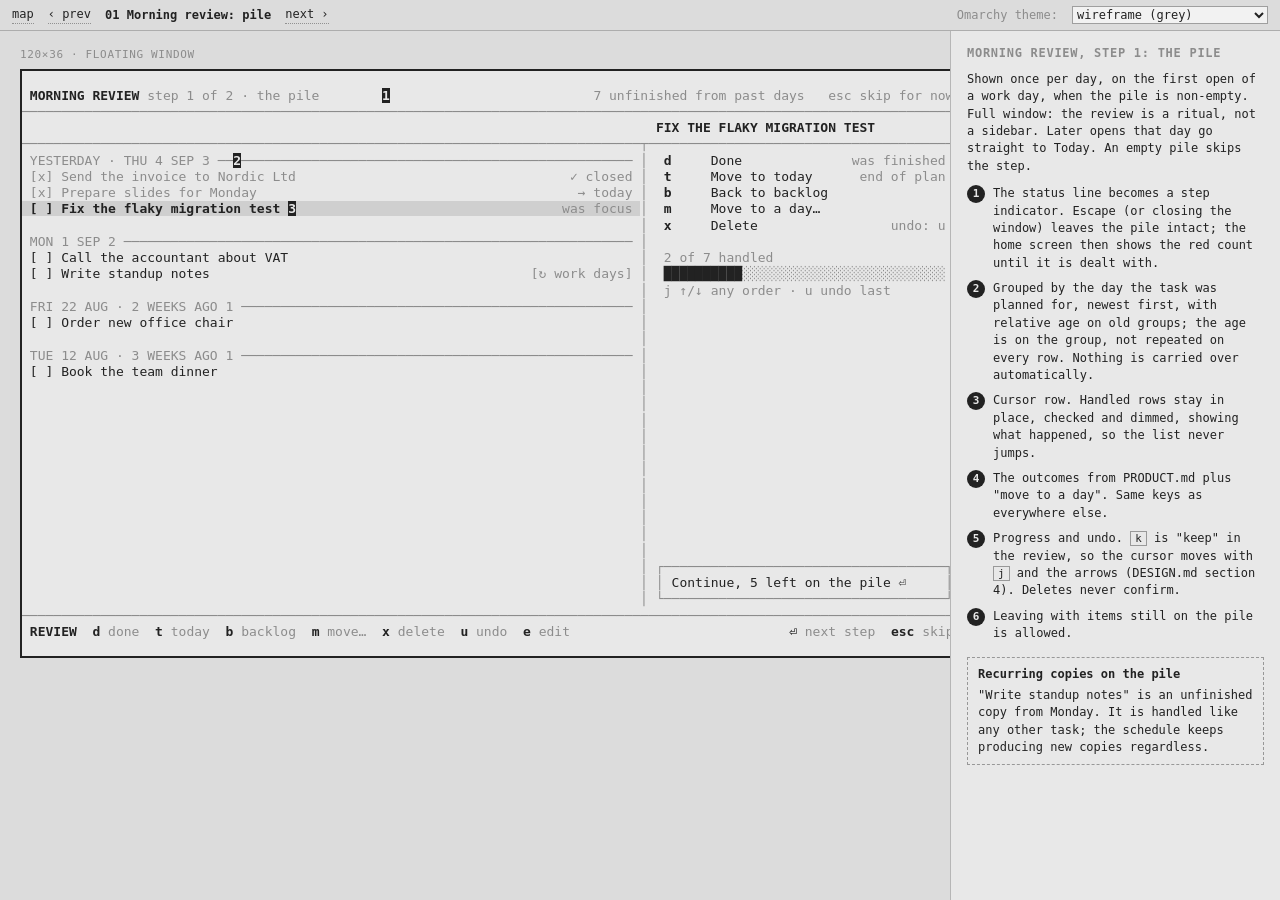
==== commit a1b09f3a: "Open the morning review on the first launch of a day The review is the habit the whole product is sh" ====
--- a/wireframes/01-review.html
+++ b/wireframes/01-review.html
@@ -17,12 +17,12 @@
  <span class="d">MON 1 SEP 2</span> <span class="d">─────────────────────────────────────────────────────────────────</span> <span class="d">│</span>                                        
  [ ] Call the accountant about VAT                                             <span class="d">│</span>  <span class="d">2 of 7 handled</span>                       <span class="n">5</span>
  [ ] Write standup notes                                         <span class="d">[↻ work days]</span> <span class="d">│</span>  <span class="A">██████████</span><span class="d">░░░░░░░░░░░░░░░░░░░░░░░░░░</span>  
-                                                                               <span class="d">│</span>  <span class="d">j/k any order · u undo last</span>           
+                                                                               <span class="d">│</span>  <span class="d">j ↑/↓ any order · u undo last</span>         
  <span class="d">FRI 22 AUG · 2 WEEKS AGO 1</span> <span class="d">──────────────────────────────────────────────────</span> <span class="d">│</span>                                        
  [ ] Order new office chair                                                    <span class="d">│</span>                                        
                                                                                <span class="d">│</span>                                        
  <span class="d">TUE 12 AUG · 3 WEEKS AGO 1</span> <span class="d">──────────────────────────────────────────────────</span> <span class="d">│</span>                                        
- [ ] Book the team dinner                                   <span class="d">6 days on the pile</span> <span class="d">│</span>                                        
+ [ ] Book the team dinner                                                      <span class="d">│</span>                                        
                                                                                <span class="d">│</span>                                        
                                                                                <span class="d">│</span>                                        
                                                                                <span class="d">│</span>                                        
@@ -46,10 +46,10 @@
 <p>Shown once per day, on the first open of a work day, when the pile is non-empty. Full window: the review is a ritual, not a sidebar. Later opens that day go straight to Today. An empty pile skips the step.</p>
 <ol>
 <li>The status line becomes a step indicator. Escape (or closing the window) leaves the pile intact; the home screen then shows the red count until it is dealt with.</li>
-<li>Grouped by the day the task was planned for, newest first, with relative age on old groups. Nothing is carried over automatically.</li>
+<li>Grouped by the day the task was planned for, newest first, with relative age on old groups; the age is on the group, not repeated on every row. Nothing is carried over automatically.</li>
 <li>Cursor row. Handled rows stay in place, checked and dimmed, showing what happened, so the list never jumps.</li>
 <li>The outcomes from PRODUCT.md plus "move to a day". Same keys as everywhere else.</li>
-<li>Progress and undo. Deletes never confirm.</li>
+<li>Progress and undo. <kbd>k</kbd> is "keep" in the review, so the cursor moves with <kbd>j</kbd> and the arrows (DESIGN.md section 4). Deletes never confirm.</li>
 <li>Leaving with items still on the pile is allowed.</li>
 </ol>
 <div class="flow"><b>Recurring copies on the pile</b>"Write standup notes" is an unfinished copy from Monday. It is handled like any other task; the schedule keeps producing new copies regardless.</div>
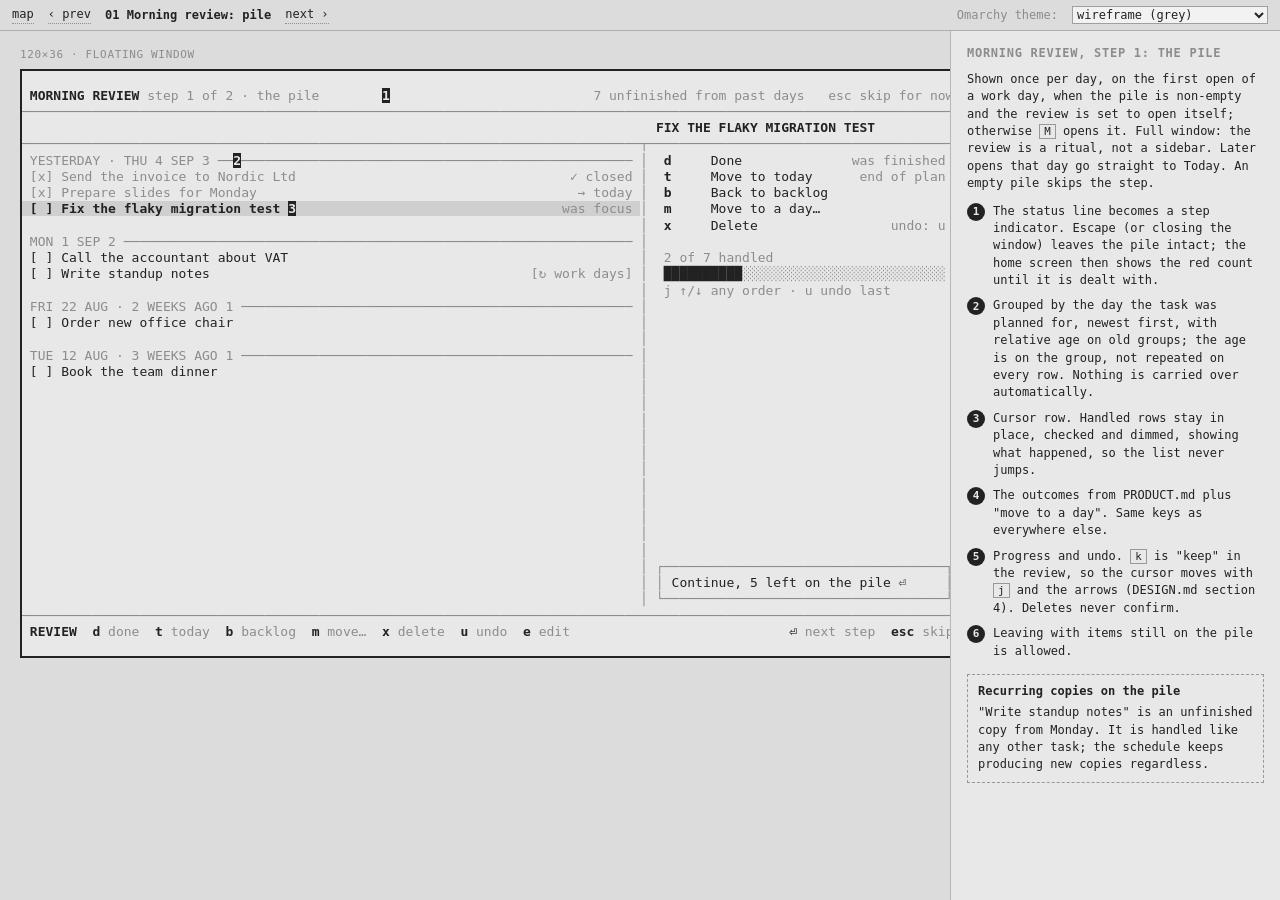
==== commit 1c1d92f8: "Hold the wireframe notes to the settings that bound them The review opens itself when it is set to, " ====
--- a/wireframes/01-review.html
+++ b/wireframes/01-review.html
@@ -43,7 +43,7 @@
 </div>
 <aside class="notes">
 <h2>Morning review, step 1: the pile</h2>
-<p>Shown once per day, on the first open of a work day, when the pile is non-empty. Full window: the review is a ritual, not a sidebar. Later opens that day go straight to Today. An empty pile skips the step.</p>
+<p>Shown once per day, on the first open of a work day, when the pile is non-empty and the review is set to open itself; otherwise <kbd>M</kbd> opens it. Full window: the review is a ritual, not a sidebar. Later opens that day go straight to Today. An empty pile skips the step.</p>
 <ol>
 <li>The status line becomes a step indicator. Escape (or closing the window) leaves the pile intact; the home screen then shows the red count until it is dealt with.</li>
 <li>Grouped by the day the task was planned for, newest first, with relative age on old groups; the age is on the group, not repeated on every row. Nothing is carried over automatically.</li>
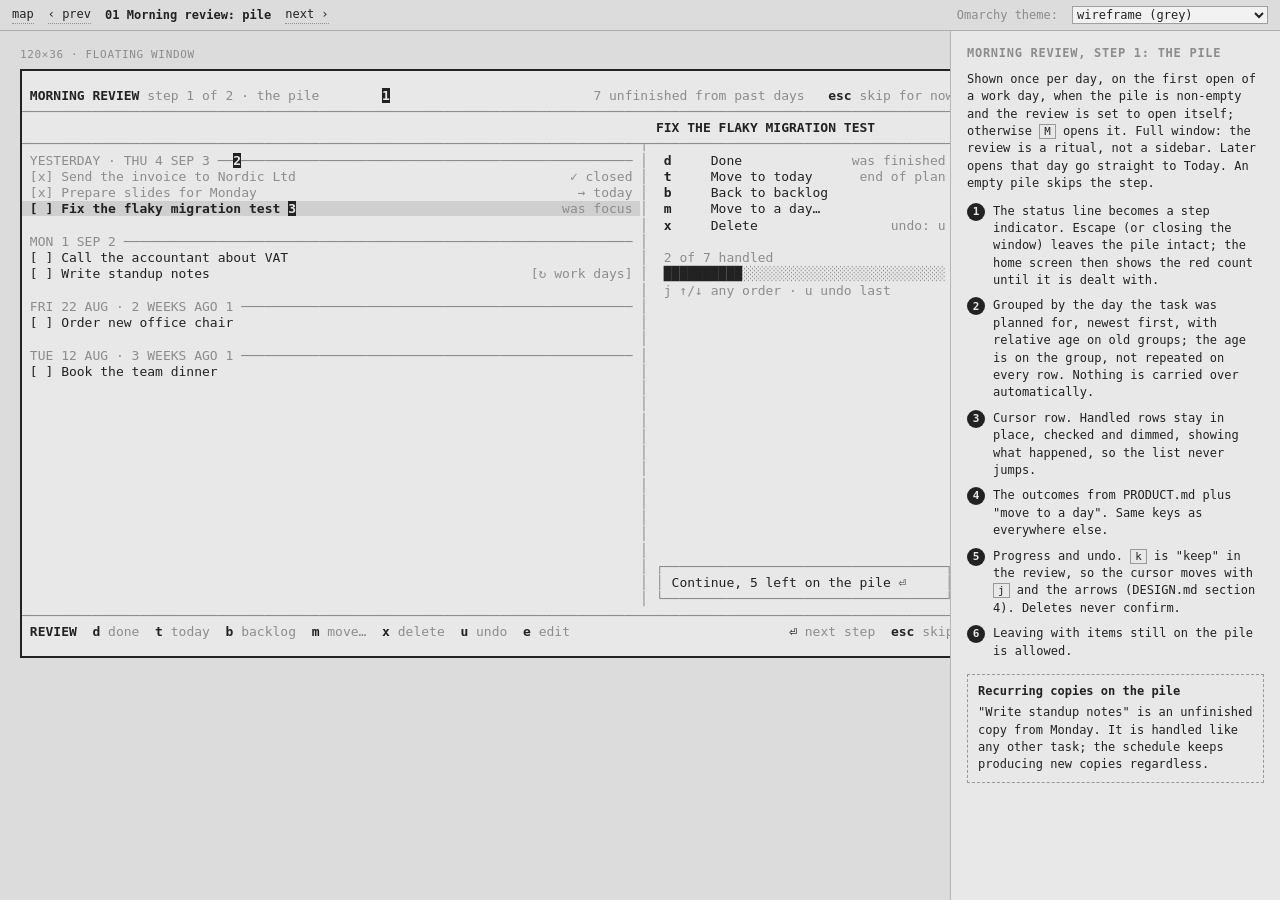
==== commit 0b5d0df1: "Colour every key name in accent wherever one is offered The status line, pane headers, empty states " ====
--- a/wireframes/01-review.html
+++ b/wireframes/01-review.html
@@ -5,7 +5,7 @@
 <div class="stage">
 <div class="desktop">
 <div class="shot"><div class="lbl">120×36 · floating window</div><pre class="tui" style="width:120ch">                                                                                                                        
- <span class="b">MORNING REVIEW</span> <span class="d">step 1 of 2 · the pile</span>        <span class="n">1</span>                          <span class="d">7 unfinished from past days</span>   <span class="d">esc skip for now</span> 
+ <span class="b">MORNING REVIEW</span> <span class="d">step 1 of 2 · the pile</span>        <span class="n">1</span>                          <span class="d">7 unfinished from past days</span>   <span class="k">esc</span> <span class="d">skip for now</span> 
 <span class="d">────────────────────────────────────────────────────────────────────────────────────────────────────────────────────────</span>
                                                                                  <span class="b">FIX THE FLAKY MIGRATION TEST</span>          <span class="n">4</span>
 <span class="d">───────────────────────────────────────────────────────────────────────────────┬────────────────────────────────────────</span>
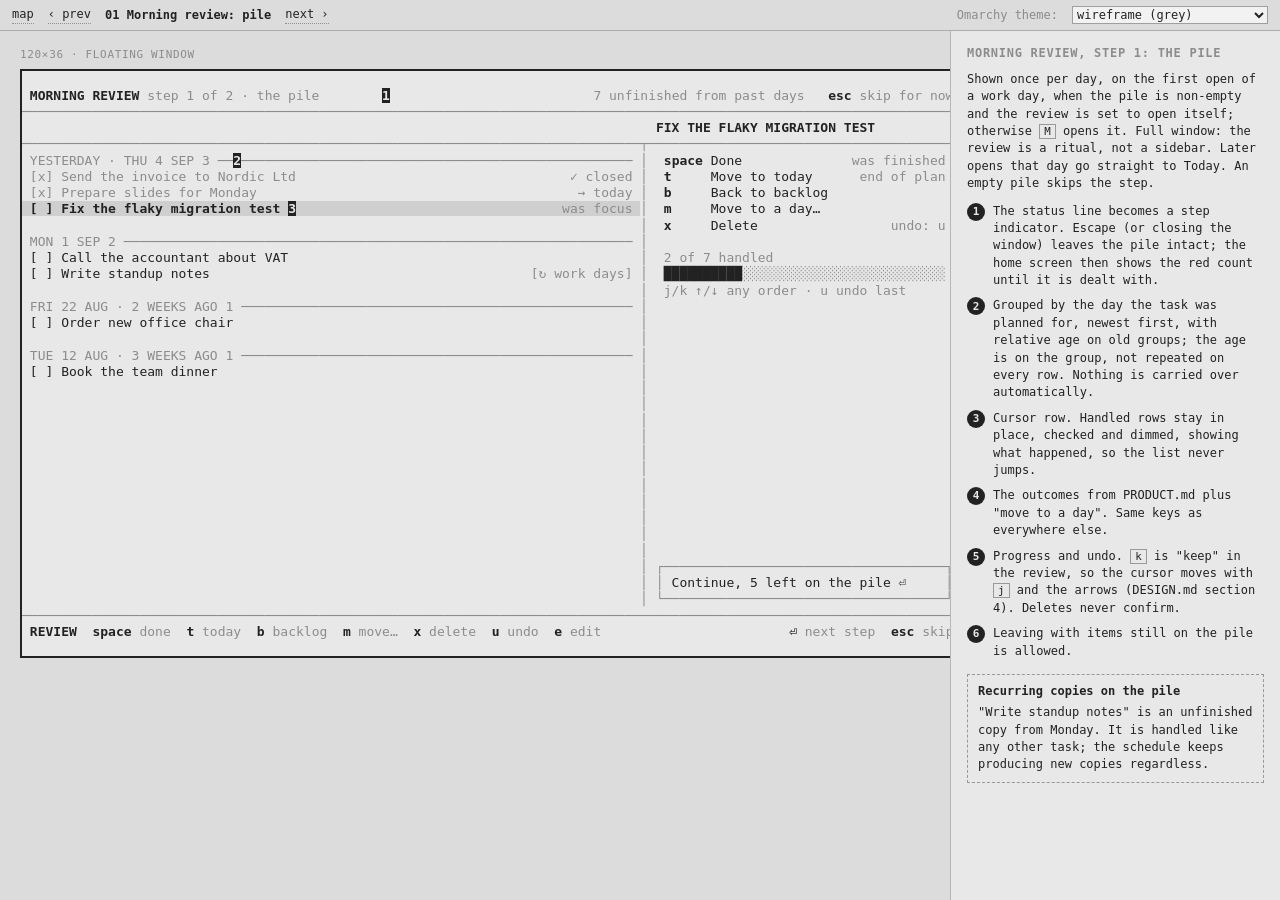
==== commit 20da96fa: "feat(ux-05): unify review navigation and clarify backlog action" ====
--- a/wireframes/01-review.html
+++ b/wireframes/01-review.html
@@ -9,7 +9,7 @@
 <span class="d">────────────────────────────────────────────────────────────────────────────────────────────────────────────────────────</span>
                                                                                  <span class="b">FIX THE FLAKY MIGRATION TEST</span>          <span class="n">4</span>
 <span class="d">───────────────────────────────────────────────────────────────────────────────┬────────────────────────────────────────</span>
- <span class="d">YESTERDAY · THU 4 SEP 3</span> <span class="d">──</span><span class="n">2</span><span class="d">──────────────────────────────────────────────────</span> <span class="d">│</span>  <span class="k">d</span>     Done              <span class="d">was finished</span>  
+ <span class="d">YESTERDAY · THU 4 SEP 3</span> <span class="d">──</span><span class="n">2</span><span class="d">──────────────────────────────────────────────────</span> <span class="d">│</span>  <span class="k">space</span> Done              <span class="d">was finished</span>
  <span class="d">[x]</span> <span class="d">Send the invoice to Nordic Ltd</span>                                   <span class="d">✓ closed</span> <span class="d">│</span>  <span class="k">t</span>     Move to today      <span class="d">end of plan</span>  
  <span class="d">[x]</span> <span class="d">Prepare slides for Monday</span>                                         <span class="d">→ today</span> <span class="d">│</span>  <span class="k">b</span>     Back to backlog                 
 <span class="c"> </span><span class="b c">[ ]</span><span class="c"> </span><span class="b c">Fix the flaky migration test</span><span class="c"> </span><span class="n">3</span><span class="c">                                  </span><span class="d c">was focus</span><span class="c"> </span><span class="d">│</span>  <span class="k">m</span>     Move to a day…                  
@@ -17,7 +17,7 @@
  <span class="d">MON 1 SEP 2</span> <span class="d">─────────────────────────────────────────────────────────────────</span> <span class="d">│</span>                                        
  [ ] Call the accountant about VAT                                             <span class="d">│</span>  <span class="d">2 of 7 handled</span>                       <span class="n">5</span>
  [ ] Write standup notes                                         <span class="d">[↻ work days]</span> <span class="d">│</span>  <span class="A">██████████</span><span class="d">░░░░░░░░░░░░░░░░░░░░░░░░░░</span>  
-                                                                               <span class="d">│</span>  <span class="d">j ↑/↓ any order · u undo last</span>         
+                                                                               <span class="d">│</span>  <span class="d">j/k ↑/↓ any order · u undo last</span>
  <span class="d">FRI 22 AUG · 2 WEEKS AGO 1</span> <span class="d">──────────────────────────────────────────────────</span> <span class="d">│</span>                                        
  [ ] Order new office chair                                                    <span class="d">│</span>                                        
                                                                                <span class="d">│</span>                                        
@@ -38,7 +38,7 @@
                                                                                <span class="d">│</span> <span class="d">│</span> Continue, 5 left on the pile ⏎     <span class="d">│</span> 
                                                                                <span class="d">│</span> <span class="d">└────────────────────────────────────┘</span> 
 <span class="d">────────────────────────────────────────────────────────────────────────────────────────────────────────────────────────</span>
- <span class="b">REVIEW</span>  <span class="k">d</span> <span class="d">done</span>  <span class="k">t</span> <span class="d">today</span>  <span class="k">b</span> <span class="d">backlog</span>  <span class="k">m</span> <span class="d">move…</span>  <span class="k">x</span> <span class="d">delete</span>  <span class="k">u</span> <span class="d">undo</span>  <span class="k">e</span> <span class="d">edit</span>                            <span class="k">⏎</span> <span class="d">next step</span>  <span class="k">esc</span> <span class="d">skip</span> 
+ <span class="b">REVIEW</span>  <span class="k">space</span> <span class="d">done</span>  <span class="k">t</span> <span class="d">today</span>  <span class="k">b</span> <span class="d">backlog</span>  <span class="k">m</span> <span class="d">move…</span>  <span class="k">x</span> <span class="d">delete</span>  <span class="k">u</span> <span class="d">undo</span>  <span class="k">e</span> <span class="d">edit</span>                        <span class="k">⏎</span> <span class="d">next step</span>  <span class="k">esc</span> <span class="d">skip</span>
                                                                                                                         </pre></div>
 </div>
 <aside class="notes">
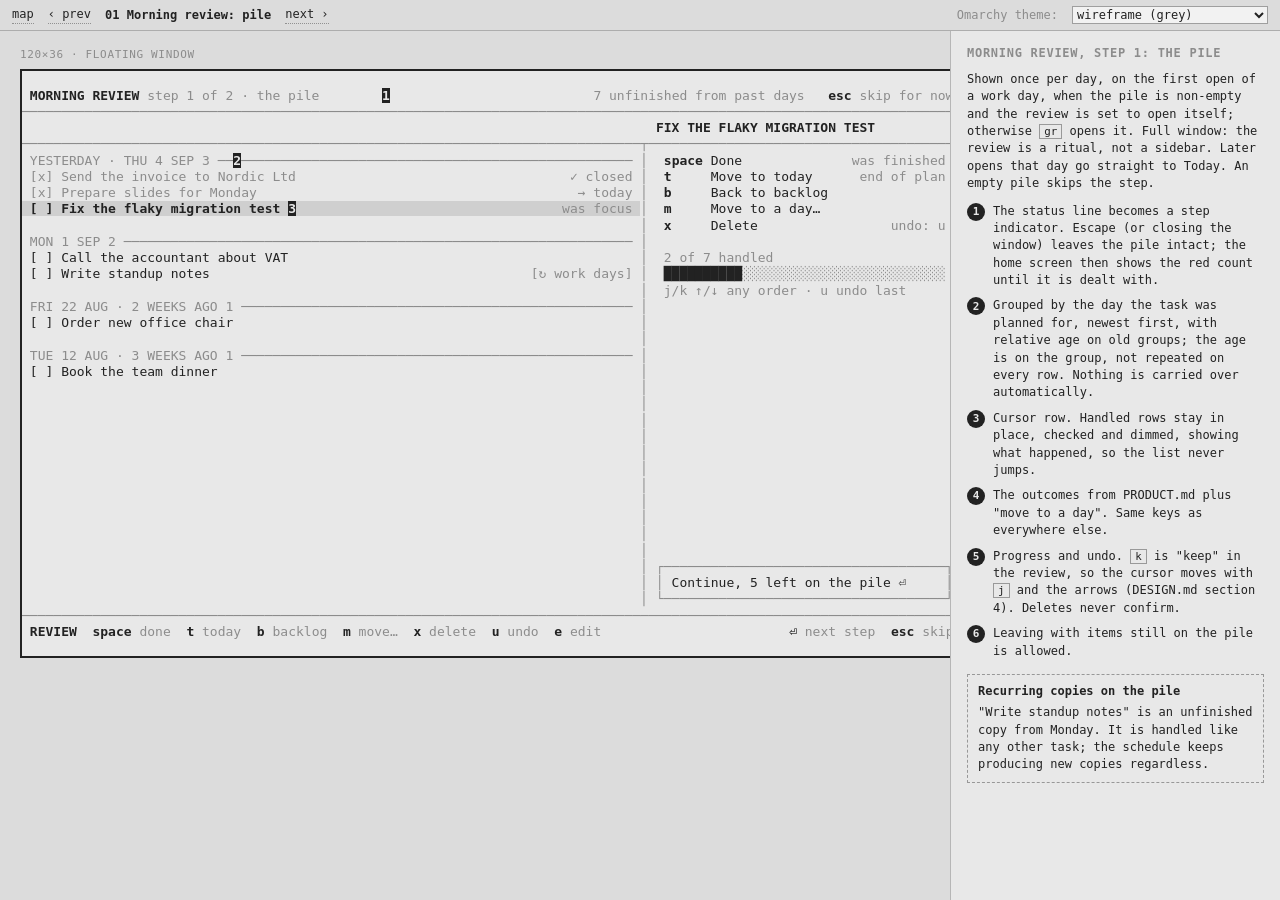
==== commit dd3c5caf: "Go everywhere with g, the one key for places g is a leader. On its own it does nothing; the key afte" ====
--- a/wireframes/01-review.html
+++ b/wireframes/01-review.html
@@ -9,7 +9,7 @@
 <span class="d">────────────────────────────────────────────────────────────────────────────────────────────────────────────────────────</span>
                                                                                  <span class="b">FIX THE FLAKY MIGRATION TEST</span>          <span class="n">4</span>
 <span class="d">───────────────────────────────────────────────────────────────────────────────┬────────────────────────────────────────</span>
- <span class="d">YESTERDAY · THU 4 SEP 3</span> <span class="d">──</span><span class="n">2</span><span class="d">──────────────────────────────────────────────────</span> <span class="d">│</span>  <span class="k">space</span> Done              <span class="d">was finished</span>
+ <span class="d">YESTERDAY · THU 4 SEP 3</span> <span class="d">──</span><span class="n">2</span><span class="d">──────────────────────────────────────────────────</span> <span class="d">│</span>  <span class="k">space</span> Done              <span class="d">was finished</span>  
  <span class="d">[x]</span> <span class="d">Send the invoice to Nordic Ltd</span>                                   <span class="d">✓ closed</span> <span class="d">│</span>  <span class="k">t</span>     Move to today      <span class="d">end of plan</span>  
  <span class="d">[x]</span> <span class="d">Prepare slides for Monday</span>                                         <span class="d">→ today</span> <span class="d">│</span>  <span class="k">b</span>     Back to backlog                 
 <span class="c"> </span><span class="b c">[ ]</span><span class="c"> </span><span class="b c">Fix the flaky migration test</span><span class="c"> </span><span class="n">3</span><span class="c">                                  </span><span class="d c">was focus</span><span class="c"> </span><span class="d">│</span>  <span class="k">m</span>     Move to a day…                  
@@ -17,7 +17,7 @@
  <span class="d">MON 1 SEP 2</span> <span class="d">─────────────────────────────────────────────────────────────────</span> <span class="d">│</span>                                        
  [ ] Call the accountant about VAT                                             <span class="d">│</span>  <span class="d">2 of 7 handled</span>                       <span class="n">5</span>
  [ ] Write standup notes                                         <span class="d">[↻ work days]</span> <span class="d">│</span>  <span class="A">██████████</span><span class="d">░░░░░░░░░░░░░░░░░░░░░░░░░░</span>  
-                                                                               <span class="d">│</span>  <span class="d">j/k ↑/↓ any order · u undo last</span>
+                                                                               <span class="d">│</span>  <span class="d">j/k ↑/↓ any order · u undo last</span>       
  <span class="d">FRI 22 AUG · 2 WEEKS AGO 1</span> <span class="d">──────────────────────────────────────────────────</span> <span class="d">│</span>                                        
  [ ] Order new office chair                                                    <span class="d">│</span>                                        
                                                                                <span class="d">│</span>                                        
@@ -38,12 +38,12 @@
                                                                                <span class="d">│</span> <span class="d">│</span> Continue, 5 left on the pile ⏎     <span class="d">│</span> 
                                                                                <span class="d">│</span> <span class="d">└────────────────────────────────────┘</span> 
 <span class="d">────────────────────────────────────────────────────────────────────────────────────────────────────────────────────────</span>
- <span class="b">REVIEW</span>  <span class="k">space</span> <span class="d">done</span>  <span class="k">t</span> <span class="d">today</span>  <span class="k">b</span> <span class="d">backlog</span>  <span class="k">m</span> <span class="d">move…</span>  <span class="k">x</span> <span class="d">delete</span>  <span class="k">u</span> <span class="d">undo</span>  <span class="k">e</span> <span class="d">edit</span>                        <span class="k">⏎</span> <span class="d">next step</span>  <span class="k">esc</span> <span class="d">skip</span>
+ <span class="b">REVIEW</span>  <span class="k">space</span> <span class="d">done</span>  <span class="k">t</span> <span class="d">today</span>  <span class="k">b</span> <span class="d">backlog</span>  <span class="k">m</span> <span class="d">move…</span>  <span class="k">x</span> <span class="d">delete</span>  <span class="k">u</span> <span class="d">undo</span>  <span class="k">e</span> <span class="d">edit</span>                        <span class="k">⏎</span> <span class="d">next step</span>  <span class="k">esc</span> <span class="d">skip</span> 
                                                                                                                         </pre></div>
 </div>
 <aside class="notes">
 <h2>Morning review, step 1: the pile</h2>
-<p>Shown once per day, on the first open of a work day, when the pile is non-empty and the review is set to open itself; otherwise <kbd>M</kbd> opens it. Full window: the review is a ritual, not a sidebar. Later opens that day go straight to Today. An empty pile skips the step.</p>
+<p>Shown once per day, on the first open of a work day, when the pile is non-empty and the review is set to open itself; otherwise <kbd>gr</kbd> opens it. Full window: the review is a ritual, not a sidebar. Later opens that day go straight to Today. An empty pile skips the step.</p>
 <ol>
 <li>The status line becomes a step indicator. Escape (or closing the window) leaves the pile intact; the home screen then shows the red count until it is dealt with.</li>
 <li>Grouped by the day the task was planned for, newest first, with relative age on old groups; the age is on the group, not repeated on every row. Nothing is carried over automatically.</li>
